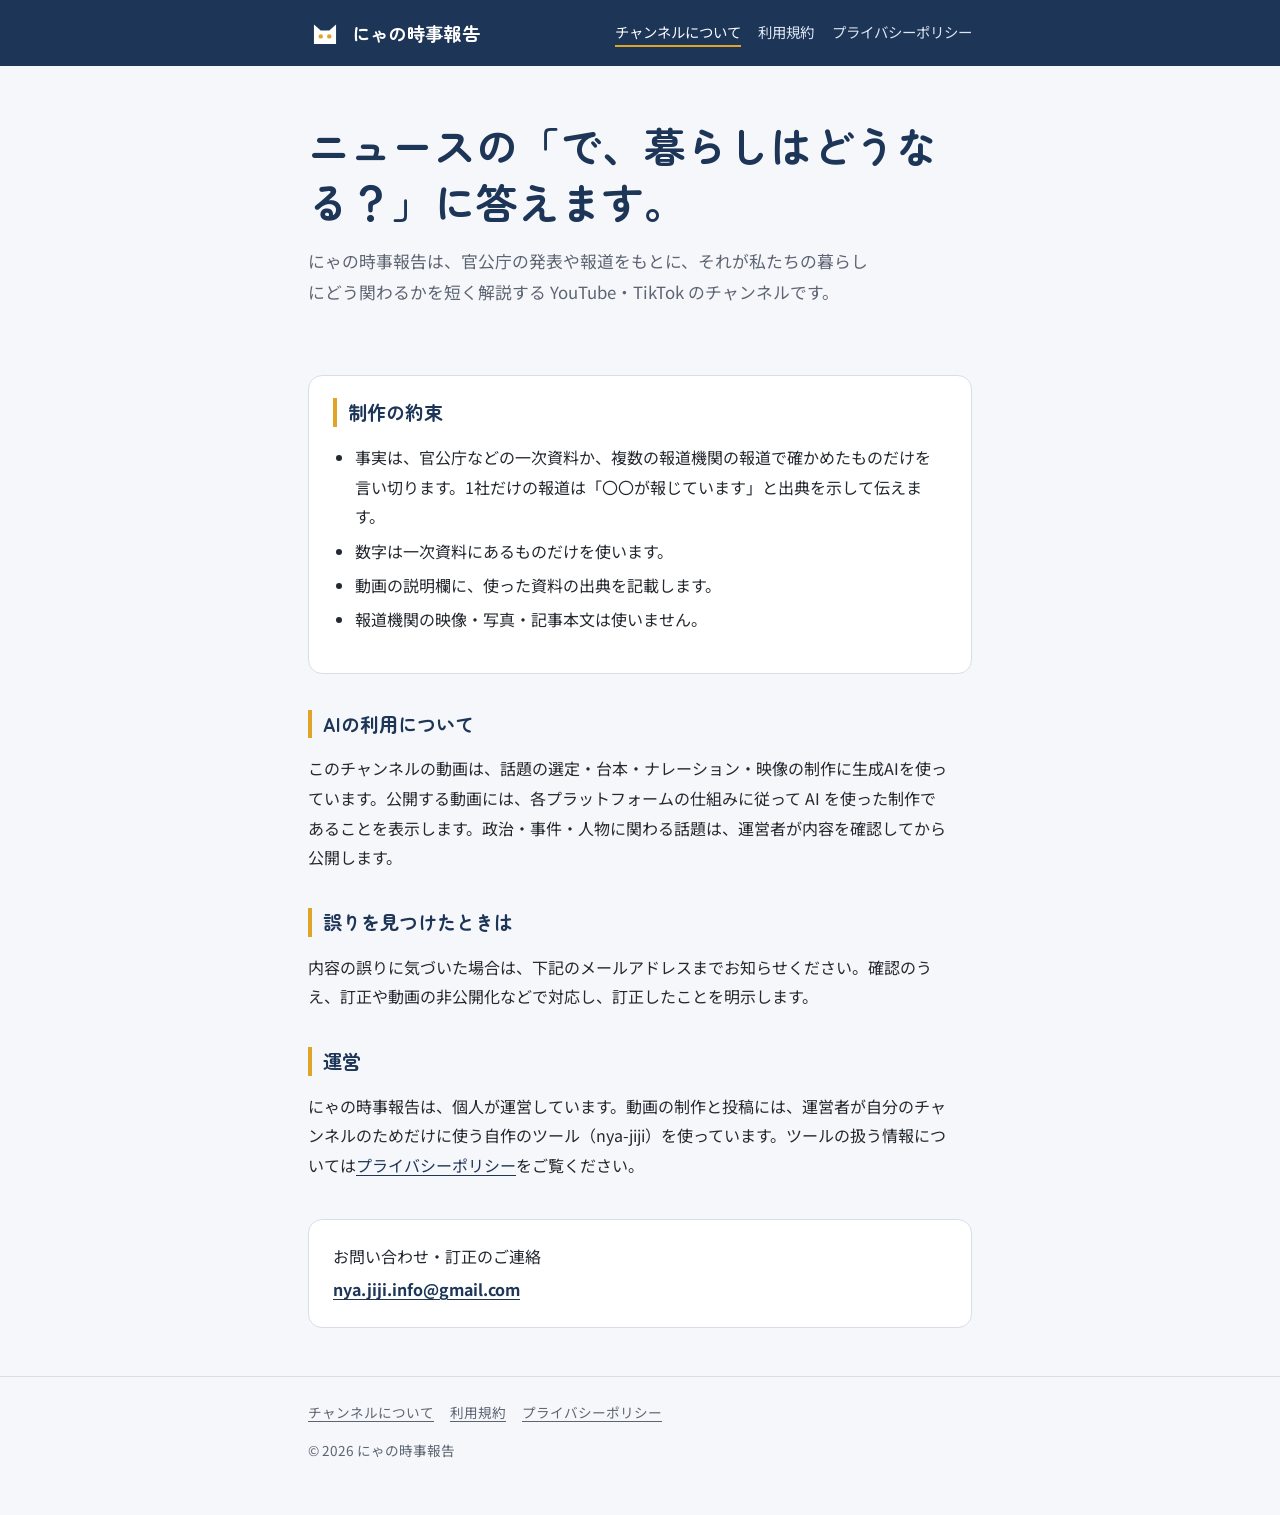
==== index.html @ 270d0b6d "Add files via upload" ====
<!doctype html>
<html lang="ja">
<head>
<meta charset="utf-8">
<meta name="viewport" content="width=device-width, initial-scale=1">
<title>にゃの時事報告</title>
<meta name="description" content="にゃの時事報告：官公庁の発表やニュースが、暮らしにどう関わるかを解説するチャンネルです。">
<link rel="preconnect" href="https://fonts.googleapis.com">
<link rel="preconnect" href="https://fonts.gstatic.com" crossorigin>
<link href="https://fonts.googleapis.com/css2?family=Noto+Sans+JP:wght@400;700&family=Zen+Maru+Gothic:wght@700&display=swap" rel="stylesheet">
<link rel="stylesheet" href="style.css">
</head>
<body>
<header class="site"><div class="wrap">
<a class="logo" href="./"><svg viewBox="0 0 40 40" aria-hidden="true"><path d="M7 33V10l8 7h10l8-7v23z" fill="#fff"/><circle cx="15" cy="24" r="2.6" fill="#e0a526"/><circle cx="25" cy="24" r="2.6" fill="#e0a526"/></svg>にゃの時事報告</a>
<nav class="site" aria-label="サイト内">
<a href="./" aria-current="page">チャンネルについて</a><a href="terms.html">利用規約</a><a href="privacy.html">プライバシーポリシー</a>
</nav>
</div></header>
<main><div class="wrap">
<section class="hero">
<h1>ニュースの「で、暮らしはどうなる？」に答えます。</h1>
<p>にゃの時事報告は、官公庁の発表や報道をもとに、それが私たちの暮らしにどう関わるかを短く解説する YouTube・TikTok のチャンネルです。</p>
</section>

<section class="promise">
<h2>制作の約束</h2>
<ul>
<li>事実は、官公庁などの一次資料か、複数の報道機関の報道で確かめたものだけを言い切ります。1社だけの報道は「〇〇が報じています」と出典を示して伝えます。</li>
<li>数字は一次資料にあるものだけを使います。</li>
<li>動画の説明欄に、使った資料の出典を記載します。</li>
<li>報道機関の映像・写真・記事本文は使いません。</li>
</ul>
</section>

<h2>AIの利用について</h2>
<p>このチャンネルの動画は、話題の選定・台本・ナレーション・映像の制作に生成AIを使っています。公開する動画には、各プラットフォームの仕組みに従って AI を使った制作であることを表示します。政治・事件・人物に関わる話題は、運営者が内容を確認してから公開します。</p>

<h2>誤りを見つけたときは</h2>
<p>内容の誤りに気づいた場合は、下記のメールアドレスまでお知らせください。確認のうえ、訂正や動画の非公開化などで対応し、訂正したことを明示します。</p>

<h2>運営</h2>
<p>にゃの時事報告は、個人が運営しています。動画の制作と投稿には、運営者が自分のチャンネルのためだけに使う自作のツール（nya-jiji）を使っています。ツールの扱う情報については<a href="privacy.html">プライバシーポリシー</a>をご覧ください。</p>
<section class="contact" aria-label="お問い合わせ">
<p>お問い合わせ・訂正のご連絡</p>
<p class="mail"><a href="mailto:nya.jiji.info@gmail.com">nya.jiji.info@gmail.com</a></p>
</section>
</div></main>
<footer class="site"><div class="wrap">
<a href="./">チャンネルについて</a><a href="terms.html">利用規約</a><a href="privacy.html">プライバシーポリシー</a>
<p>© 2026 にゃの時事報告</p>
</div></footer>
</body>
</html>
---- style.css ----
:root {
  --ink: #1d3557;      /* 見出し・ロゴ：信頼感のある藍 */
  --text: #24282f;
  --muted: #5d6573;
  --paper: #f5f7fa;
  --card: #ffffff;
  --line: #d8dee7;
  --eye: #e0a526;      /* 猫の目の琥珀色。強調は1か所だけに使う */
  --radius: 14px;
}
* { box-sizing: border-box; }
html { -webkit-text-size-adjust: 100%; }
body {
  margin: 0;
  background: var(--paper);
  color: var(--text);
  font-family: "Noto Sans JP", "Hiragino Sans", "Hiragino Kaku Gothic ProN", Meiryo, sans-serif;
  font-size: 16px;
  line-height: 1.85;
}
a { color: var(--ink); text-underline-offset: 3px; }
a:focus-visible { outline: 3px solid var(--eye); outline-offset: 2px; border-radius: 4px; }
.wrap { max-width: 44rem; margin: 0 auto; padding: 0 1.25rem; }

header.site { background: var(--ink); color: #fff; }
header.site .wrap { display: flex; align-items: center; justify-content: space-between; gap: 1rem; padding-top: 1rem; padding-bottom: 1rem; flex-wrap: wrap; }
.logo { display: flex; align-items: center; gap: .6rem; color: #fff; text-decoration: none; font-family: "Zen Maru Gothic", "Noto Sans JP", sans-serif; font-weight: 700; font-size: 1.15rem; letter-spacing: .02em; }
.logo svg { width: 34px; height: 34px; flex: none; }
nav.site { display: flex; flex-wrap: wrap; gap: .2rem 1.1rem; }
nav.site a { color: #dfe7f2; text-decoration: none; font-size: .9rem; white-space: nowrap; }
nav.site a[aria-current="page"] { color: #fff; border-bottom: 2px solid var(--eye); }

.hero { padding: 3.2rem 0 2.4rem; }
.hero h1 { font-family: "Zen Maru Gothic", "Noto Sans JP", sans-serif; font-size: clamp(1.9rem, 6vw, 2.6rem); line-height: 1.35; color: var(--ink); margin: 0 0 1rem; }
.hero p { font-size: 1.05rem; color: var(--muted); margin: 0; max-width: 34em; }

main { padding-bottom: 3rem; }
h1.page { font-family: "Zen Maru Gothic", "Noto Sans JP", sans-serif; color: var(--ink); font-size: 1.7rem; line-height: 1.4; margin: 2.4rem 0 .4rem; }
.updated { color: var(--muted); font-size: .88rem; margin: 0 0 1.6rem; }
h2 { font-family: "Zen Maru Gothic", "Noto Sans JP", sans-serif; color: var(--ink); font-size: 1.2rem; margin: 2.2rem 0 .6rem; padding-left: .7rem; border-left: 4px solid var(--eye); line-height: 1.5; }
p, li { max-width: 40em; }
ul, ol { padding-left: 1.4rem; }
li { margin: .3rem 0; }

.promise { background: var(--card); border: 1px solid var(--line); border-radius: var(--radius); padding: 1.4rem 1.5rem; margin: 1.8rem 0; }
.promise h2 { margin-top: 0; }

.contact { background: var(--card); border: 1px solid var(--line); border-radius: var(--radius); padding: 1.2rem 1.5rem; margin-top: 2.4rem; }
.contact p { margin: .2rem 0; }
.mail { font-weight: 700; word-break: break-all; }

footer.site { border-top: 1px solid var(--line); color: var(--muted); font-size: .85rem; padding: 1.4rem 0 2.4rem; }
footer.site a { color: var(--muted); margin-right: 1rem; }
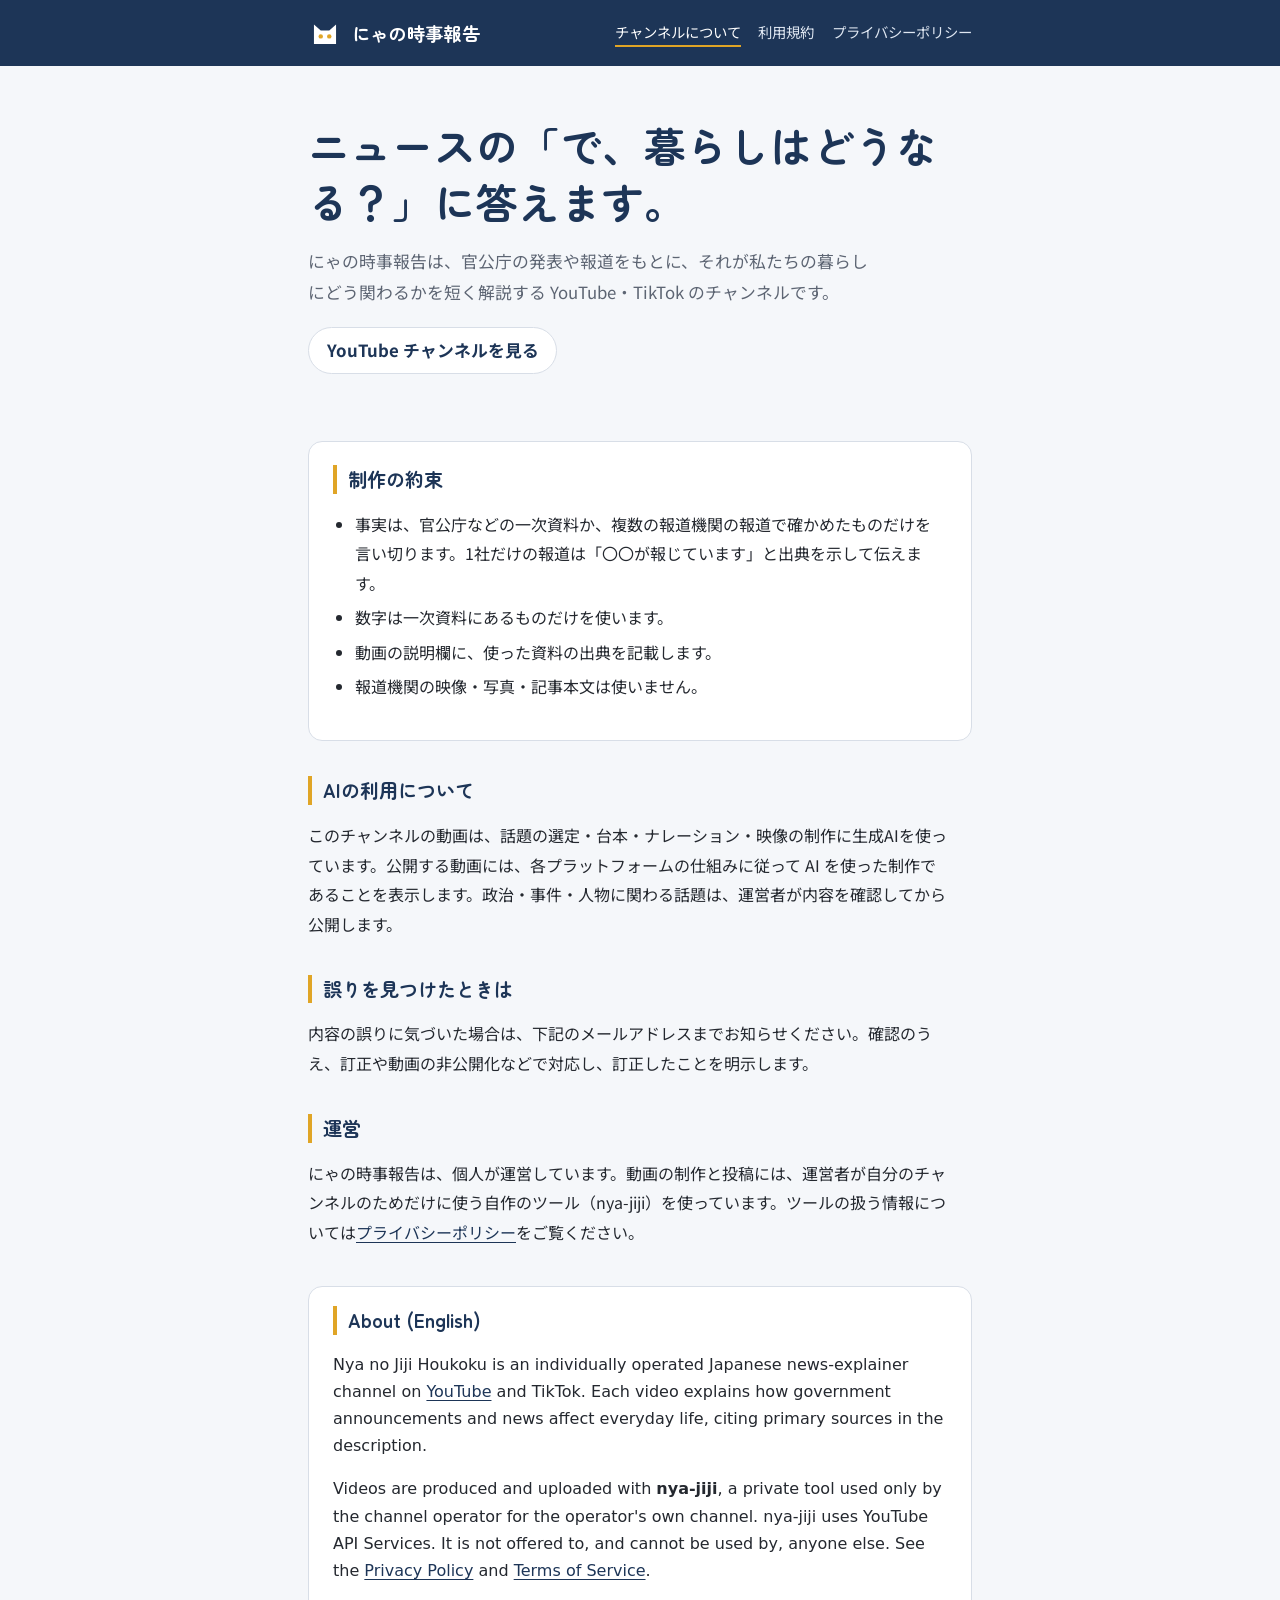
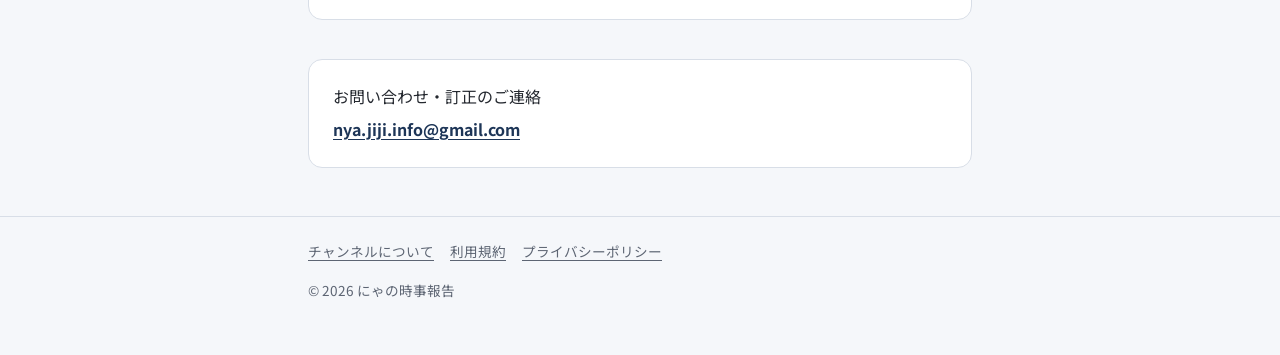
==== commit 7faa6e1e: "Add files via upload" ====
--- a/index.html
+++ b/index.html
@@ -21,6 +21,7 @@
 <section class="hero">
 <h1>ニュースの「で、暮らしはどうなる？」に答えます。</h1>
 <p>にゃの時事報告は、官公庁の発表や報道をもとに、それが私たちの暮らしにどう関わるかを短く解説する YouTube・TikTok のチャンネルです。</p>
+<p class="channel-link"><a href="https://www.youtube.com/channel/UCglesvaW-HwLwHnUl6u6Qqw" rel="noopener">YouTube チャンネルを見る</a></p>
 </section>
 
 <section class="promise">
@@ -41,6 +42,11 @@
 
 <h2>運営</h2>
 <p>にゃの時事報告は、個人が運営しています。動画の制作と投稿には、運営者が自分のチャンネルのためだけに使う自作のツール（nya-jiji）を使っています。ツールの扱う情報については<a href="privacy.html">プライバシーポリシー</a>をご覧ください。</p>
+<section class="en" lang="en" aria-labelledby="about-en">
+<h2 id="about-en">About (English)</h2>
+<p>Nya no Jiji Houkoku is an individually operated Japanese news-explainer channel on <a href="https://www.youtube.com/channel/UCglesvaW-HwLwHnUl6u6Qqw" rel="noopener">YouTube</a> and TikTok. Each video explains how government announcements and news affect everyday life, citing primary sources in the description.</p>
+<p>Videos are produced and uploaded with <strong>nya-jiji</strong>, a private tool used only by the channel operator for the operator's own channel. nya-jiji uses YouTube API Services. It is not offered to, and cannot be used by, anyone else. See the <a href="privacy.html#en">Privacy Policy</a> and <a href="terms.html#en">Terms of Service</a>.</p>
+</section>
 <section class="contact" aria-label="お問い合わせ">
 <p>お問い合わせ・訂正のご連絡</p>
 <p class="mail"><a href="mailto:nya.jiji.info@gmail.com">nya.jiji.info@gmail.com</a></p>
--- a/style.css
+++ b/style.css
@@ -51,3 +51,11 @@
 
 footer.site { border-top: 1px solid var(--line); color: var(--muted); font-size: .85rem; padding: 1.4rem 0 2.4rem; }
 footer.site a { color: var(--muted); margin-right: 1rem; }
+
+.channel-link { margin-top: 1.2rem !important; }
+.channel-link a { display: inline-block; font-weight: 700; color: var(--ink); background: var(--card); border: 1px solid var(--line); border-radius: 999px; padding: .45rem 1.1rem; text-decoration: none; }
+.channel-link a:hover { border-color: var(--ink); }
+.en { overflow-wrap: anywhere; background: var(--card); border: 1px solid var(--line); border-radius: var(--radius); padding: 1.2rem 1.5rem; margin-top: 2.4rem; font-family: system-ui, -apple-system, "Segoe UI", Roboto, "Noto Sans JP", sans-serif; line-height: 1.7; }
+.en h2 { margin-top: 0; }
+.en h3 { color: var(--ink); font-size: 1rem; margin: 1.2rem 0 .3rem; }
+.en ol li { margin: .5rem 0; }
